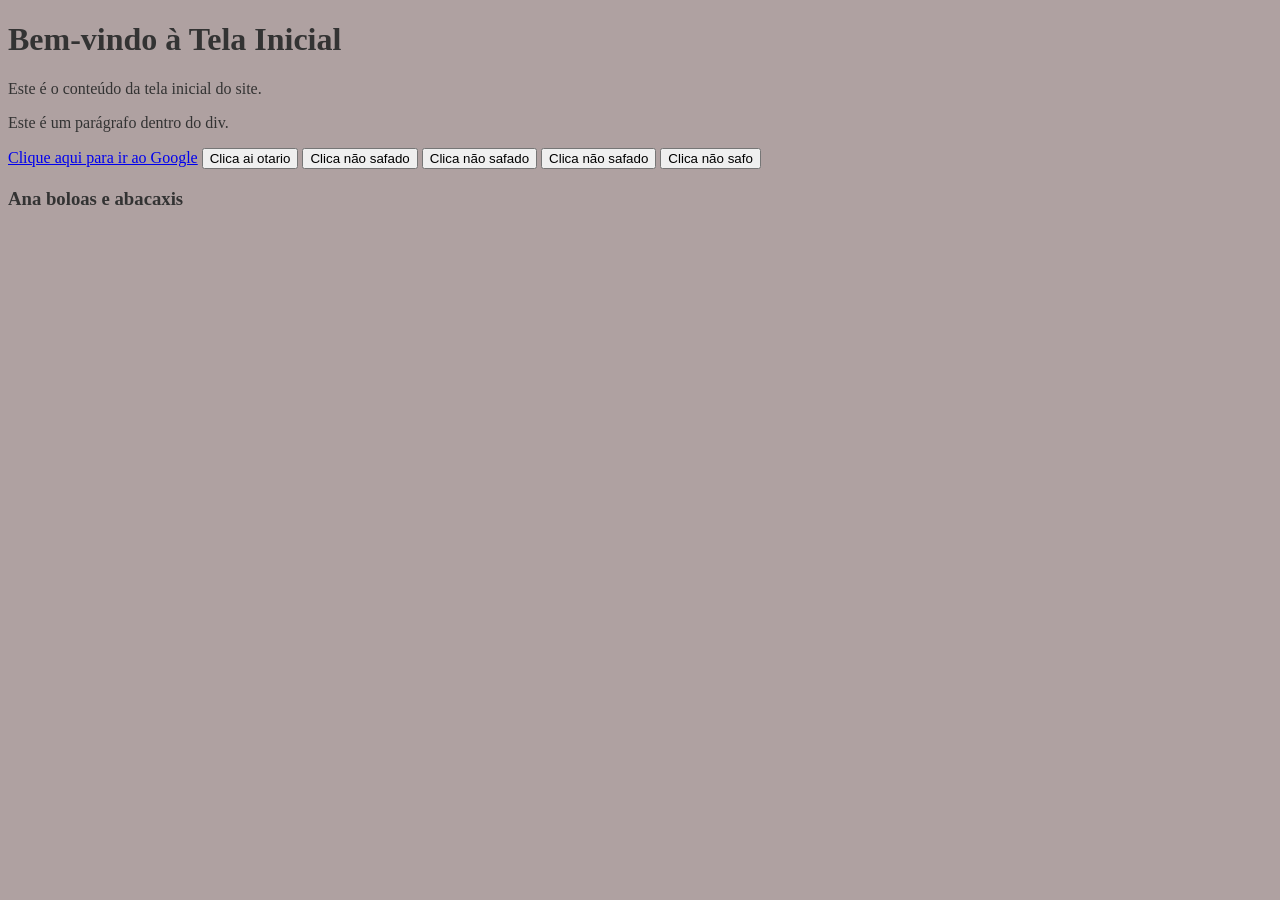
==== index.html @ 503edcca "Primeiro commit" ====
<!DOCTYPE html>
<html lang="pr-br">
<head>
    <meta charset="UTF-8">
    <meta name="viewport" content="width=device-width, initial-scale=1.0">
    <title>front end</title>
    <link rel="stylesheet" href="style.css">
</head>
<body>
    <h1>Bem-vindo à Tela Inicial</h1>
    <p>Este é o conteúdo da tela inicial do site.</p>
<div>
    <p>Este é um parágrafo dentro do div.</p>
</div>

<a href="https://www.google.com">Clique aqui para ir ao Google</a>

<button>Clica ai otario</button>
<button>Clica não safado</button>
<button>Clica não safado</button>
<button>Clica não safado</button>
<button>Clica não safo</button>
    
<h3>Ana boloas e abacaxis</h3>

</body>
</html>
---- style.css ----
body{
    background-color: #afa1a1;
    color: #333;
}
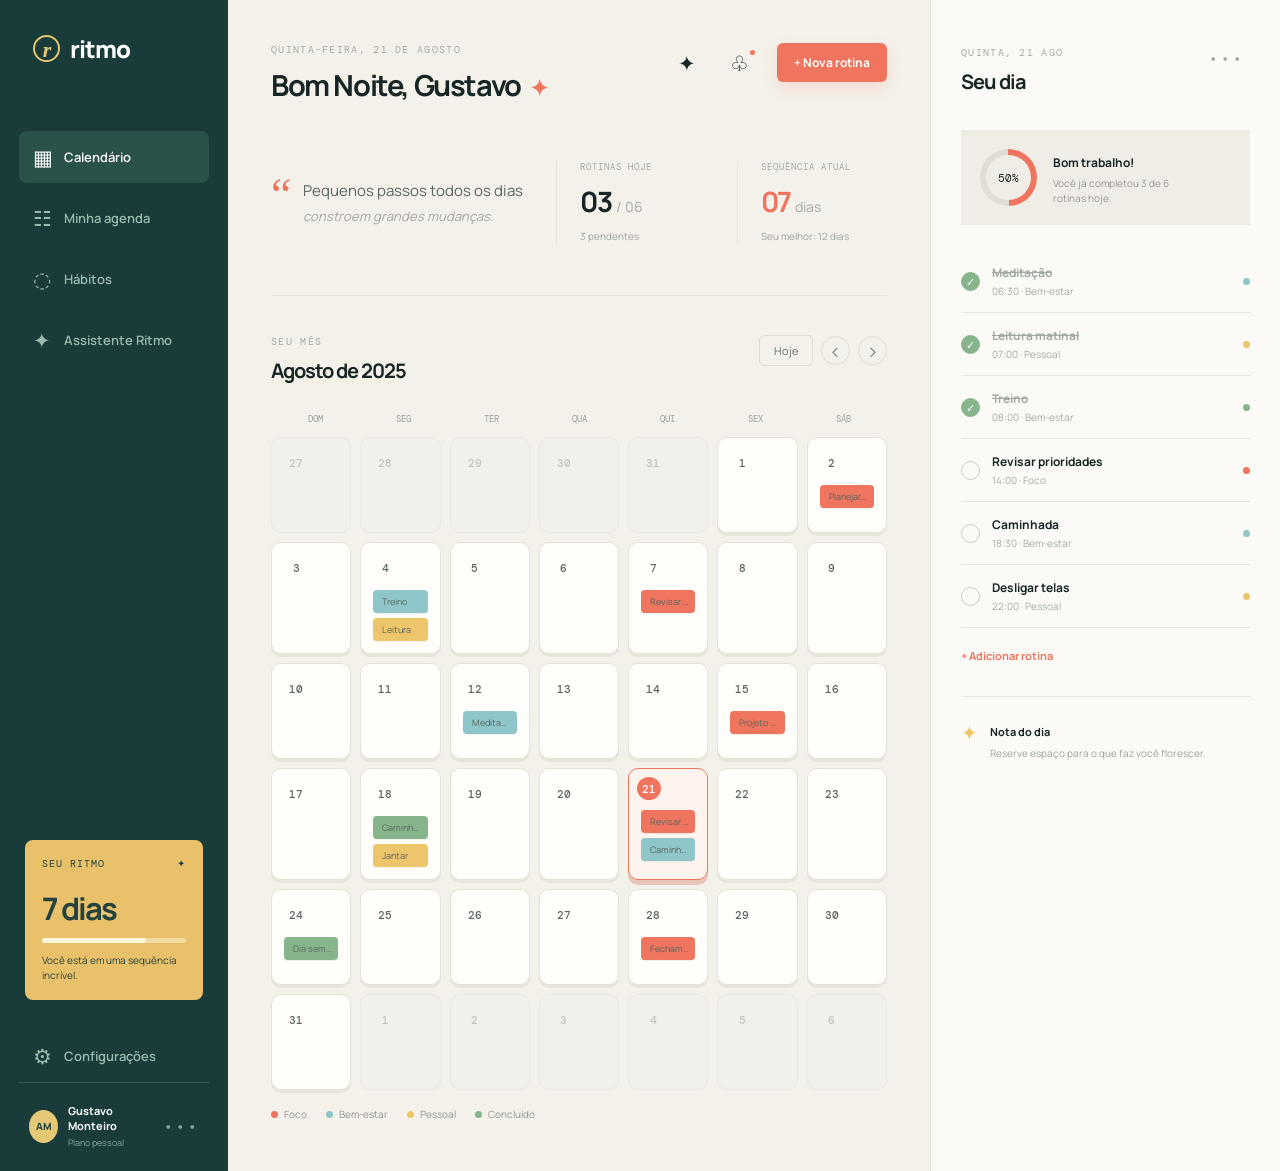
==== commit 7038e5cf: "commit 2" ====
--- a/index.html
+++ b/index.html
@@ -1,27 +1,74 @@
 <!DOCTYPE html>
-<html lang="pr-br">
+<html lang="pt-BR">
 <head>
     <meta charset="UTF-8">
     <meta name="viewport" content="width=device-width, initial-scale=1.0">
-    <title>front end</title>
+    <title>Ritmo | Calendário de rotina</title>
+    <link rel="preconnect" href="https://fonts.googleapis.com">
+    <link rel="preconnect" href="https://fonts.gstatic.com" crossorigin>
+    <link href="https://fonts.googleapis.com/css2?family=DM+Mono:wght@400;500&family=Manrope:wght@400;500;600;700;800&display=swap" rel="stylesheet">
     <link rel="stylesheet" href="style.css">
+    <style>
+        .calendar-grid { gap: 9px; border: 0; }
+        .calendar-day { min-height: 96px; border: 1px solid #e5e3d9; border-radius: 10px; padding: 12px; background: #fffefa; box-shadow: 0 3px 0 #e7e5dc; transition: transform .2s ease, box-shadow .2s ease, border-color .2s ease; }
+        .calendar-day:hover { transform: translateY(-3px); border-color: #d5bfa0; box-shadow: 0 8px 16px #193b3914; z-index: 1; }
+        .calendar-day.muted { background: #f1f0eb; border-color: #e7e5dd; box-shadow: none; opacity: .72; }
+        .calendar-day.today { background: #fff3ed; border: 1px solid #ef755f; box-shadow: 0 5px 0 #e9c6b9; }
+        .calendar-day.today:hover { box-shadow: 0 10px 18px #ef755f2b; }
+        .day-number { display: inline-flex; align-items: center; justify-content: center; min-width: 24px; height: 24px; color: #586660; font-size: 11px; font-weight: 500; }
+        .calendar-day.muted .day-number { color: #aeb5ae; }
+        .today .day-number { margin: -4px 0 0 -4px; }
+        .event-list { gap: 5px; margin-top: 10px; }
+        .event { border-radius: 4px; padding: 5px 6px; box-shadow: 0 1px 0 #193b3910; }
+        #routineForm label { display: block; color: #77817d; font-size: 11px; font-weight: 700; margin-bottom: 16px; }
+        #routineForm input { display: block; width: 100%; margin-top: 8px; border: 1px solid #dfdfd7; border-radius: 7px; background: #f6f4ee; color: #172625; outline: 0; padding: 12px 13px; font: 12px Manrope, sans-serif; transition: border-color .2s ease, box-shadow .2s ease, background .2s ease; }
+        #routineForm input::placeholder { color: #aeb5ae; }
+        #routineForm input:focus { border-color: #ef755f; background: #fffefa; box-shadow: 0 0 0 3px #ef755f1f; }
+        #routineForm input[type="time"] { color-scheme: light; }
+        #routineForm .event-form-actions { margin-top: 23px; }
+        @media (max-width: 720px) { .calendar-grid { gap: 5px; } .calendar-day { min-height: 70px; padding: 7px 5px; border-radius: 7px; box-shadow: 0 2px 0 #e7e5dc; } .calendar-day:hover { transform: translateY(-1px); } .event-list { margin-top: 5px; gap: 3px; } .event { padding: 3px 2px; border-radius: 3px; } }
+    </style>
 </head>
 <body>
-    <h1>Bem-vindo à Tela Inicial</h1>
-    <p>Este é o conteúdo da tela inicial do site.</p>
-<div>
-    <p>Este é um parágrafo dentro do div.</p>
-</div>
-
-<a href="https://www.google.com">Clique aqui para ir ao Google</a>
-
-<button>Clica ai otario</button>
-<button>Clica não safado</button>
-<button>Clica não safado</button>
-<button>Clica não safado</button>
-<button>Clica não safo</button>
-    
-<h3>Ana boloas e abacaxis</h3>
-
+    <div class="app-shell">
+        <aside class="sidebar">
+            <div class="brand"><span class="brand-mark">r</span><span>ritmo</span></div>
+            <nav class="main-nav" aria-label="Navegação principal">
+                <a class="nav-item active" href="#"><span class="nav-icon">▦</span>Calendário</a>
+                <a class="nav-item" href="#agenda"><span class="nav-icon">☷</span>Minha agenda</a>
+                <a class="nav-item" href="#habitos"><span class="nav-icon">◌</span>Hábitos</a>
+                <button class="nav-item assistant-link" id="openChat"><span class="nav-icon">✦</span>Assistente Ritmo</button>
+            </nav>
+            <div class="sidebar-bottom">
+                <div class="mini-card"><div class="mini-card-top"><span>seu ritmo</span><span>✦</span></div><strong>7 dias</strong><div class="mini-progress"><span></span></div><small>Você está em uma sequência incrível.</small></div>
+                <a class="nav-item" href="#"><span class="nav-icon">⚙</span>Configurações</a>
+                <div class="profile"><div class="avatar">AM</div><div><strong>Gustavo Monteiro</strong><small>Plano pessoal</small></div><span class="more">•••</span></div>
+            </div>
+        </aside>
+        <main class="content">
+            <header class="topbar"><div><p class="eyebrow">QUINTA-FEIRA, 21 DE AGOSTO</p><h1>Bom Noite, Gustavo <span>✦</span></h1></div><div class="top-actions"><button class="icon-button" id="topChat" aria-label="Abrir Assistente Ritmo">✦</button><button class="icon-button" aria-label="Notificações">♧<i></i></button><button class="add-button" id="addRoutine">+ <span>Nova rotina</span></button></div></header>
+            <section class="overview-row"><div class="quote-block"><span class="quote-mark">“</span><p>Pequenos passos todos os dias<br><em>constroem grandes mudanças.</em></p></div><div class="stat"><span class="stat-label">ROTINAS HOJE</span><strong><span id="completedCount">03</span> <small>/ <span id="routineTotal">06</span></small></strong><span class="stat-detail" id="pendingCount">3 pendentes</span></div><div class="stat accent-stat"><span class="stat-label">SEQUÊNCIA ATUAL</span><strong>07 <small>dias</small></strong><span class="stat-detail">Seu melhor: 12 dias</span></div></section>
+            <section class="calendar-section"><div class="section-heading"><div><p class="eyebrow">SEU MÊS</p><h2 id="monthTitle">Agosto 2025</h2></div><div class="calendar-controls"><button class="today-button" id="todayButton">Hoje</button><button class="round-button" id="previousMonth" aria-label="Mês anterior">‹</button><button class="round-button" id="nextMonth" aria-label="Próximo mês">›</button></div></div><div class="calendar-wrap"><div class="weekdays"><span>DOM</span><span>SEG</span><span>TER</span><span>QUA</span><span>QUI</span><span>SEX</span><span>SÁB</span></div><div class="calendar-grid" id="calendarGrid"></div></div><div class="legend"><span><i class="dot coral"></i>Foco</span><span><i class="dot blue"></i>Bem-estar</span><span><i class="dot yellow"></i>Pessoal</span><span><i class="dot green"></i>Concluído</span></div></section>
+        </main>
+        <aside class="day-panel" id="agenda"><div class="day-panel-heading"><div><p class="eyebrow">QUINTA, 21 AGO</p><h2>Seu dia</h2></div><button class="close-panel" aria-label="Mais opções">•••</button></div><div class="day-progress"><div class="progress-ring"><strong id="progressPercent">50%</strong></div><div><strong id="progressMessage">Vamos no ritmo certo.</strong><p>Você já completou <span id="progressSummary">3 de 6</span><br>rotinas hoje.</p></div></div><div class="routine-list" id="routineList"><div class="routine-item done"><button class="check" aria-label="Marcar como pendente">✓</button><div><strong>Meditação</strong><span>06:30 · Bem-estar</span></div><b class="routine-dot blue"></b></div><div class="routine-item done"><button class="check" aria-label="Marcar como pendente">✓</button><div><strong>Leitura matinal</strong><span>07:00 · Pessoal</span></div><b class="routine-dot yellow"></b></div><div class="routine-item done"><button class="check" aria-label="Marcar como pendente">✓</button><div><strong>Treino</strong><span>08:00 · Bem-estar</span></div><b class="routine-dot green"></b></div><div class="routine-item"><button class="check" aria-label="Marcar como concluído"></button><div><strong>Revisar prioridades</strong><span>14:00 · Foco</span></div><b class="routine-dot coral"></b></div><div class="routine-item"><button class="check" aria-label="Marcar como concluído"></button><div><strong>Caminhada</strong><span>18:30 · Bem-estar</span></div><b class="routine-dot blue"></b></div><div class="routine-item"><button class="check" aria-label="Marcar como concluído"></button><div><strong>Desligar telas</strong><span>22:00 · Pessoal</span></div><b class="routine-dot yellow"></b></div></div><button class="add-task" id="addTask">+ Adicionar rotina</button><div class="focus-note"><span>✦</span><div><strong>Nota do dia</strong><p>Reserve espaço para o que faz você florescer.</p></div></div></aside>
+    </div>
+    <section class="chat-panel" id="chatPanel" aria-label="Assistente Ritmo" aria-hidden="true">
+        <div class="chat-header"><div class="assistant-avatar">✦</div><div><strong>Assistente Ritmo</strong><span>Online para ajudar você</span></div><button class="chat-close" id="closeChat" aria-label="Fechar assistente">×</button></div>
+        <div class="chat-messages" id="chatMessages"><div class="chat-message assistant-message"><span>Oi, Gustavo. Sou seu assistente de rotina. Como posso deixar seu dia mais leve?</span></div></div>
+        <div class="chat-suggestions"><button data-question="Como organizar meu dia?">Organizar meu dia</button><button data-question="Como criar um hábito?">Criar um hábito</button><button data-question="O que tenho hoje?">Ver minhas tarefas</button></div>
+        <form class="chat-form" id="chatForm"><input id="chatInput" autocomplete="off" placeholder="Digite sua dúvida..." aria-label="Digite sua dúvida"><button aria-label="Enviar mensagem">↑</button></form>
+    </section>
+    <section class="event-modal" id="eventModal" aria-hidden="true" role="dialog" aria-labelledby="eventModalTitle">
+        <div class="event-modal-card"><div class="event-modal-top"><div><p class="eyebrow">EDITOR DE CALENDÁRIO</p><h2 id="eventModalTitle">Novo evento</h2></div><button class="chat-close" id="closeEventModal" aria-label="Fechar editor">×</button></div>
+            <form id="eventForm"><label>O que você vai fazer?<input id="eventName" required maxlength="48" placeholder="Ex.: Estudar inglês"></label><label>Categoria<select id="eventTone"><option value="coral">Foco</option><option value="blue">Bem-estar</option><option value="yellow">Pessoal</option><option value="green">Concluído</option></select></label><div class="event-form-actions"><button type="button" class="delete-event" id="deleteEvent">Excluir</button><button class="save-event" type="submit">Salvar evento</button></div></form>
+        </div>
+    </section>
+    <section class="event-modal" id="routineModal" aria-hidden="true" role="dialog" aria-labelledby="routineModalTitle">
+        <div class="event-modal-card"><div class="event-modal-top"><div><p class="eyebrow">SUA ROTINA</p><h2 id="routineModalTitle">Nova rotina</h2></div><button class="chat-close" id="closeRoutineModal" aria-label="Fechar editor">×</button></div>
+            <form id="routineForm"><label>Qual é a próxima tarefa?<input id="routineName" required maxlength="48" placeholder="Ex.: Beber água"></label><label>Horário<input id="routineTime" class="routine-time" type="text" inputmode="numeric" maxlength="5" pattern="(?:[01][0-9]|2[0-3]):[0-5][0-9]" value="09:00" placeholder="09:00" aria-label="Horário no formato 24 horas"></label><div class="event-form-actions"><span></span><button class="save-event" type="submit">Adicionar rotina</button></div></form>
+        </div>
+    </section>
+    <div class="toast" id="toast" role="status"></div>
+    <script src="script.js"></script>
 </body>
-</html>+</html>
--- a/style.css
+++ b/style.css
@@ -1,4 +1,28 @@
-body{
-    background-color: #afa1a1;
-    color: #333;
-}+ .assistant-link 
+ { width: 100%; border: 0; background: transparent; text-align: left; }
+ .event { width: 100%; border-top: 0; border-right: 0; border-bottom: 0; text-align: left; cursor: pointer; }
+ .event:hover { filter: brightness(.96); outline: 1px solid #d9d8cf; }
+ .event-modal { position: fixed; z-index: 8; inset: 0; display: grid; place-items: center; padding: 20px; background: #193b3955; opacity: 0; pointer-events: none; transition: .2s ease; }
+ .event-modal.open { opacity: 1; pointer-events: auto; }
+ .event-modal-card { width: min(390px, 100%); background: var(--paper); border-radius: 12px; padding: 25px; box-shadow: 0 20px 55px #193b3940; transform: translateY(12px); transition: .2s ease; }
+ .event-modal.open .event-modal-card { transform: translateY(0); }
+ .event-modal-top { display: flex; justify-content: space-between; align-items: flex-start; margin-bottom: 25px; }.event-modal-top h2 { margin: 0; font-size: 21px; letter-spacing: -1px; }
+ #eventForm label { display: block; color: #77817d; font-size: 11px; font-weight: 700; margin-bottom: 16px; } #eventForm input, #eventForm select { display: block; width: 100%; margin-top: 8px; border: 1px solid #dfdfd7; border-radius: 6px; background: #f6f4ee; color: var(--ink); outline: 0; padding: 12px; font-size: 12px; } #eventForm input:focus, #eventForm select:focus { border-color: var(--coral); }
+ .event-form-actions { display: flex; justify-content: space-between; align-items: center; margin-top: 25px; }.delete-event, .save-event { border: 0; border-radius: 6px; padding: 10px 14px; font-size: 11px; font-weight: 700; }.delete-event { color: var(--coral); background: transparent; }.save-event { color: white; background: var(--coral); }
+ .chat-panel { position: fixed; z-index: 5; right: 28px; bottom: 28px; width: min(380px, calc(100vw - 36px)); height: 560px; display: flex; flex-direction: column; background: var(--paper); border: 1px solid #dfe1d9; border-radius: 12px; box-shadow: 0 22px 60px #193b3940; opacity: 0; pointer-events: none; transform: translateY(20px) scale(.98); transition: .25s ease; overflow: hidden; }
+ .chat-panel.open { opacity: 1; pointer-events: auto; transform: translateY(0) scale(1); }
+ .chat-header { display: flex; align-items: center; gap: 11px; padding: 18px 19px; background: #193b39; color: white; }.assistant-avatar { width: 34px; height: 34px; display: grid; place-items: center; border-radius: 50%; background: var(--yellow); color: #193b39; }.chat-header strong, .chat-header span { display: block; }.chat-header strong { font-size: 12px; }.chat-header span { color: #a8c1b6; font-size: 10px; margin-top: 3px; }.chat-close { margin-left: auto; border: 0; background: transparent; color: #d9ebe1; font-size: 24px; line-height: 1; }.chat-messages { flex: 1; overflow-y: auto; padding: 20px 16px; display: flex; flex-direction: column; gap: 12px; }.chat-message { max-width: 86%; padding: 11px 13px; border-radius: 10px; font-size: 11px; line-height: 1.55; }.assistant-message { align-self: flex-start; background: #eeece5; color: #56635d; border-bottom-left-radius: 3px; }.user-message { align-self: flex-end; background: var(--coral); color: white; border-bottom-right-radius: 3px; }.chat-suggestions { display: flex; flex-wrap: wrap; gap: 6px; padding: 0 16px 12px; }.chat-suggestions button { border: 1px solid #deded6; background: transparent; color: #66736c; border-radius: 20px; padding: 7px 9px; font-size: 9px; }.chat-suggestions button:hover { border-color: var(--coral); color: var(--coral); }.chat-form { display: flex; gap: 8px; border-top: 1px solid var(--line); padding: 13px 15px; }.chat-form input { min-width: 0; flex: 1; border: 0; outline: 0; background: #f1efe9; border-radius: 6px; padding: 11px; color: var(--ink); font-size: 11px; }.chat-form button { width: 36px; border: 0; border-radius: 6px; background: var(--coral); color: white; font-size: 18px; }
+:root { --ink: #172625; --cream: #f4f1ea; --paper: #fbfaf7; --line: #e7e6df; --coral: #ef755f; --blue: #8fc6ca; --yellow: #edc66b; --green: #87b58b; }
+* { box-sizing: border-box; }
+body { margin: 0; background: var(--cream); color: var(--ink); font-family: Manrope, sans-serif; }
+button, a { font: inherit; } button { cursor: pointer; }
+.app-shell { min-height: 100vh; display: grid; grid-template-columns: 228px minmax(560px, 1fr) 350px; }
+.sidebar { background: #193b39; color: #d6e5dd; padding: 32px 19px 22px; display: flex; flex-direction: column; }
+.brand { display: flex; align-items: center; gap: 10px; color: #fff; font-size: 24px; font-weight: 800; letter-spacing: -1px; padding: 0 14px 66px; }.brand-mark { display: grid; place-items: center; width: 27px; height: 27px; border: 2px solid #e7c76d; border-radius: 50%; color: #e7c76d; font-family: Georgia, serif; font-size: 22px; font-style: italic; }
+.main-nav { display: grid; gap: 9px; }.nav-item { color: #9bb9ad; text-decoration: none; padding: 12px 14px; border-radius: 8px; display: flex; align-items: center; gap: 13px; font-size: 13px; font-weight: 600; }.nav-item.active, .nav-item:hover { color: white; background: #2b514b; }.nav-icon { width: 18px; text-align: center; font-size: 21px; font-weight: 400; }
+.sidebar-bottom { margin-top: auto; }.mini-card { background: #e9c16b; color: #24423e; padding: 17px; border-radius: 8px; margin: 0 6px 30px; }.mini-card-top { display: flex; justify-content: space-between; text-transform: uppercase; font: 10px 'DM Mono', monospace; letter-spacing: 1px; }.mini-card strong { display: block; font-size: 31px; margin: 17px 0 9px; letter-spacing: -2px; }.mini-card small { display: block; margin-top: 10px; font-size: 10px; line-height: 1.5; }.mini-progress { height: 5px; background: #f1dba0; border-radius: 10px; }.mini-progress span { display: block; width: 72%; height: 100%; background: #fff7dc; border-radius: inherit; }.profile { border-top: 1px solid #315a53; padding: 20px 10px 0; display: flex; align-items: center; gap: 10px; }.avatar { width: 33px; height: 33px; display: grid; place-items: center; border-radius: 50%; background: #e5c876; color: #23433e; font-size: 10px; font-weight: 800; }.profile strong, .profile small { display: block; }.profile strong { font-size: 11px; color: #fff; }.profile small { font-size: 9px; color: #86a79b; margin-top: 3px; }.more { margin-left: auto; color: #86a79b; letter-spacing: 2px; }
+.content { padding: 43px 43px 50px; max-width: 930px; width: 100%; margin: auto; }.topbar, .section-heading, .day-panel-heading { display: flex; justify-content: space-between; align-items: flex-start; }.eyebrow { color: #a5aaa3; font: 10px 'DM Mono', monospace; letter-spacing: 1.3px; margin: 0 0 9px; }.topbar h1 { font-size: 29px; letter-spacing: -1.4px; margin: 0; }.topbar h1 span { color: var(--coral); font-size: 22px; margin-left: 5px; }.top-actions { display: flex; gap: 22px; align-items: center; }.icon-button, .round-button { position: relative; background: none; border: 0; color: var(--ink); font-size: 21px; }.icon-button i { position: absolute; top: 2px; right: 0; width: 5px; height: 5px; background: var(--coral); border-radius: 50%; }.add-button { background: var(--coral); border: 0; color: #fff; padding: 11px 17px; border-radius: 6px; font-size: 12px; font-weight: 700; box-shadow: 0 6px 14px #ef755f2c; }
+.overview-row { display: grid; grid-template-columns: 1.7fr 1fr 1fr; gap: 30px; align-items: center; padding: 56px 0 50px; border-bottom: 1px solid var(--line); }.quote-block { display: flex; gap: 12px; color: #596660; font-size: 15px; line-height: 1.7; }.quote-block p { margin: 0; }.quote-block em { color: #a2a9a1; font-size: 13px; }.quote-mark { color: var(--coral); font: 46px Georgia, serif; line-height: 34px; }.stat { border-left: 1px solid var(--line); padding-left: 23px; }.stat-label { display: block; color: #a5aaa3; font: 9px 'DM Mono', monospace; letter-spacing: 1px; }.stat strong { display: block; margin: 9px 0 3px; font-size: 28px; letter-spacing: -1.5px; }.stat strong small { color: #adb3ad; font-size: 14px; font-weight: 500; letter-spacing: 0; }.stat-detail { font-size: 10px; color: #9ca59e; }.accent-stat strong { color: var(--coral); }
+.calendar-section { padding-top: 39px; }.section-heading h2, .day-panel h2 { margin: 0; font-size: 20px; letter-spacing: -1px; }.calendar-controls { display: flex; align-items: center; gap: 8px; }.today-button { border: 1px solid #deded6; background: transparent; color: #63706b; border-radius: 5px; padding: 7px 14px; font-size: 11px; }.round-button { width: 29px; height: 29px; border: 1px solid #deded6; border-radius: 50%; font-size: 21px; line-height: 20px; color: #89918b; }.round-button:hover, .today-button:hover { border-color: var(--coral); color: var(--coral); }.calendar-wrap { margin-top: 29px; }.weekdays, .calendar-grid { display: grid; grid-template-columns: repeat(7, 1fr); }.weekdays span { color: #9da49e; font: 9px 'DM Mono', monospace; text-align: center; padding-bottom: 12px; }.calendar-grid { border-top: 1px solid var(--line); border-left: 1px solid var(--line); }.calendar-day { min-height: 83px; background: var(--paper); border-right: 1px solid var(--line); border-bottom: 1px solid var(--line); padding: 10px; position: relative; }.calendar-day.muted { background: #f4f3ee; color: #bdc2bc; }.calendar-day.today { background: #fff1e9; }.day-number { font: 11px 'DM Mono', monospace; }.today .day-number { background: var(--coral); color: #fff; border-radius: 50%; display: grid; place-items: center; width: 23px; height: 23px; margin: -3px 0 0 -3px; }.event-list { display: grid; gap: 4px; margin-top: 8px; }.event { white-space: nowrap; overflow: hidden; text-overflow: ellipsis; border-left: 3px solid; padding: 4px; background: #f2eeee; color: #586660; font-size: 9px; }.event.coral { border-color: var(--coral); }.event.blue { border-color: var(--blue); }.event.yellow { border-color: var(--yellow); }.event.green { border-color: var(--green); }.legend { display: flex; gap: 19px; padding-top: 17px; color: #8e9790; font-size: 10px; }.legend span { display: flex; align-items: center; gap: 6px; }.dot, .routine-dot { display: inline-block; width: 7px; height: 7px; border-radius: 50%; }.coral { background: var(--coral); }.blue { background: var(--blue); }.yellow { background: var(--yellow); }.green { background: var(--green); }
+.day-panel { background: var(--paper); border-left: 1px solid var(--line); padding: 46px 30px; }.close-panel { border: 0; background: transparent; color: #a3aaa4; letter-spacing: 2px; }.day-progress { margin-top: 35px; background: #f0ede6; padding: 19px; display: flex; align-items: center; gap: 16px; }.progress-ring { width: 57px; height: 57px; border-radius: 50%; display: grid; place-items: center; background: conic-gradient(var(--coral) 67%, #dfddd4 0); position: relative; }.progress-ring::after { content: ''; position: absolute; inset: 6px; border-radius: 50%; background: #f0ede6; }.progress-ring strong { position: relative; z-index: 1; font: 11px 'DM Mono', monospace; }.day-progress > div:last-child strong { font-size: 12px; }.day-progress p { color: #929b94; font-size: 10px; line-height: 1.5; margin: 4px 0 0; }.routine-list { margin-top: 25px; }.routine-item { display: flex; align-items: center; gap: 12px; border-bottom: 1px solid var(--line); padding: 14px 0; }.check { width: 19px; height: 19px; border: 1px solid #c9cdc6; border-radius: 50%; background: transparent; color: white; font-size: 11px; padding: 0; flex: 0 0 auto; }.routine-item.done .check { background: var(--green); border-color: var(--green); }.routine-item.done strong { text-decoration: line-through; color: #a1aaa2; }.routine-item strong, .routine-item span { display: block; }.routine-item strong { font-size: 12px; }.routine-item span { color: #a2aaa3; font-size: 10px; margin-top: 3px; }.routine-dot { margin-left: auto; flex: 0 0 auto; }.add-task { border: 0; background: transparent; color: var(--coral); font-size: 11px; font-weight: 700; padding: 20px 0; }.focus-note { display: flex; gap: 12px; border-top: 1px solid var(--line); padding-top: 22px; margin-top: 13px; }.focus-note > span { color: var(--yellow); font-size: 20px; }.focus-note strong { font-size: 11px; }.focus-note p { color: #9aa39c; font-size: 10px; line-height: 1.5; margin: 5px 0; }.toast { position: fixed; bottom: 24px; left: 50%; transform: translate(-50%, 80px); opacity: 0; transition: .3s; background: var(--ink); color: #fff; padding: 12px 18px; border-radius: 5px; font-size: 12px; }.toast.visible { transform: translate(-50%, 0); opacity: 1; }
+@media (max-width: 1100px) { .app-shell { grid-template-columns: 190px minmax(500px, 1fr); }.day-panel { display: none; } } @media (max-width: 720px) { .app-shell { display: block; }.sidebar { padding: 18px; display: block; }.brand { padding: 0; }.main-nav, .sidebar-bottom { display: none; }.content { padding: 30px 18px; min-width: 0; }.top-actions { gap: 8px; }.add-button span { display: none; }.overview-row { grid-template-columns: 1fr 1fr; gap: 20px; padding: 35px 0; }.quote-block { grid-column: 1 / -1; }.stat { padding-left: 12px; }.calendar-day { min-height: 67px; padding: 7px 5px; }.event { font-size: 8px; padding: 3px 2px; }.event-list { margin-top: 5px; }.legend { flex-wrap: wrap; gap: 9px 14px; } }
